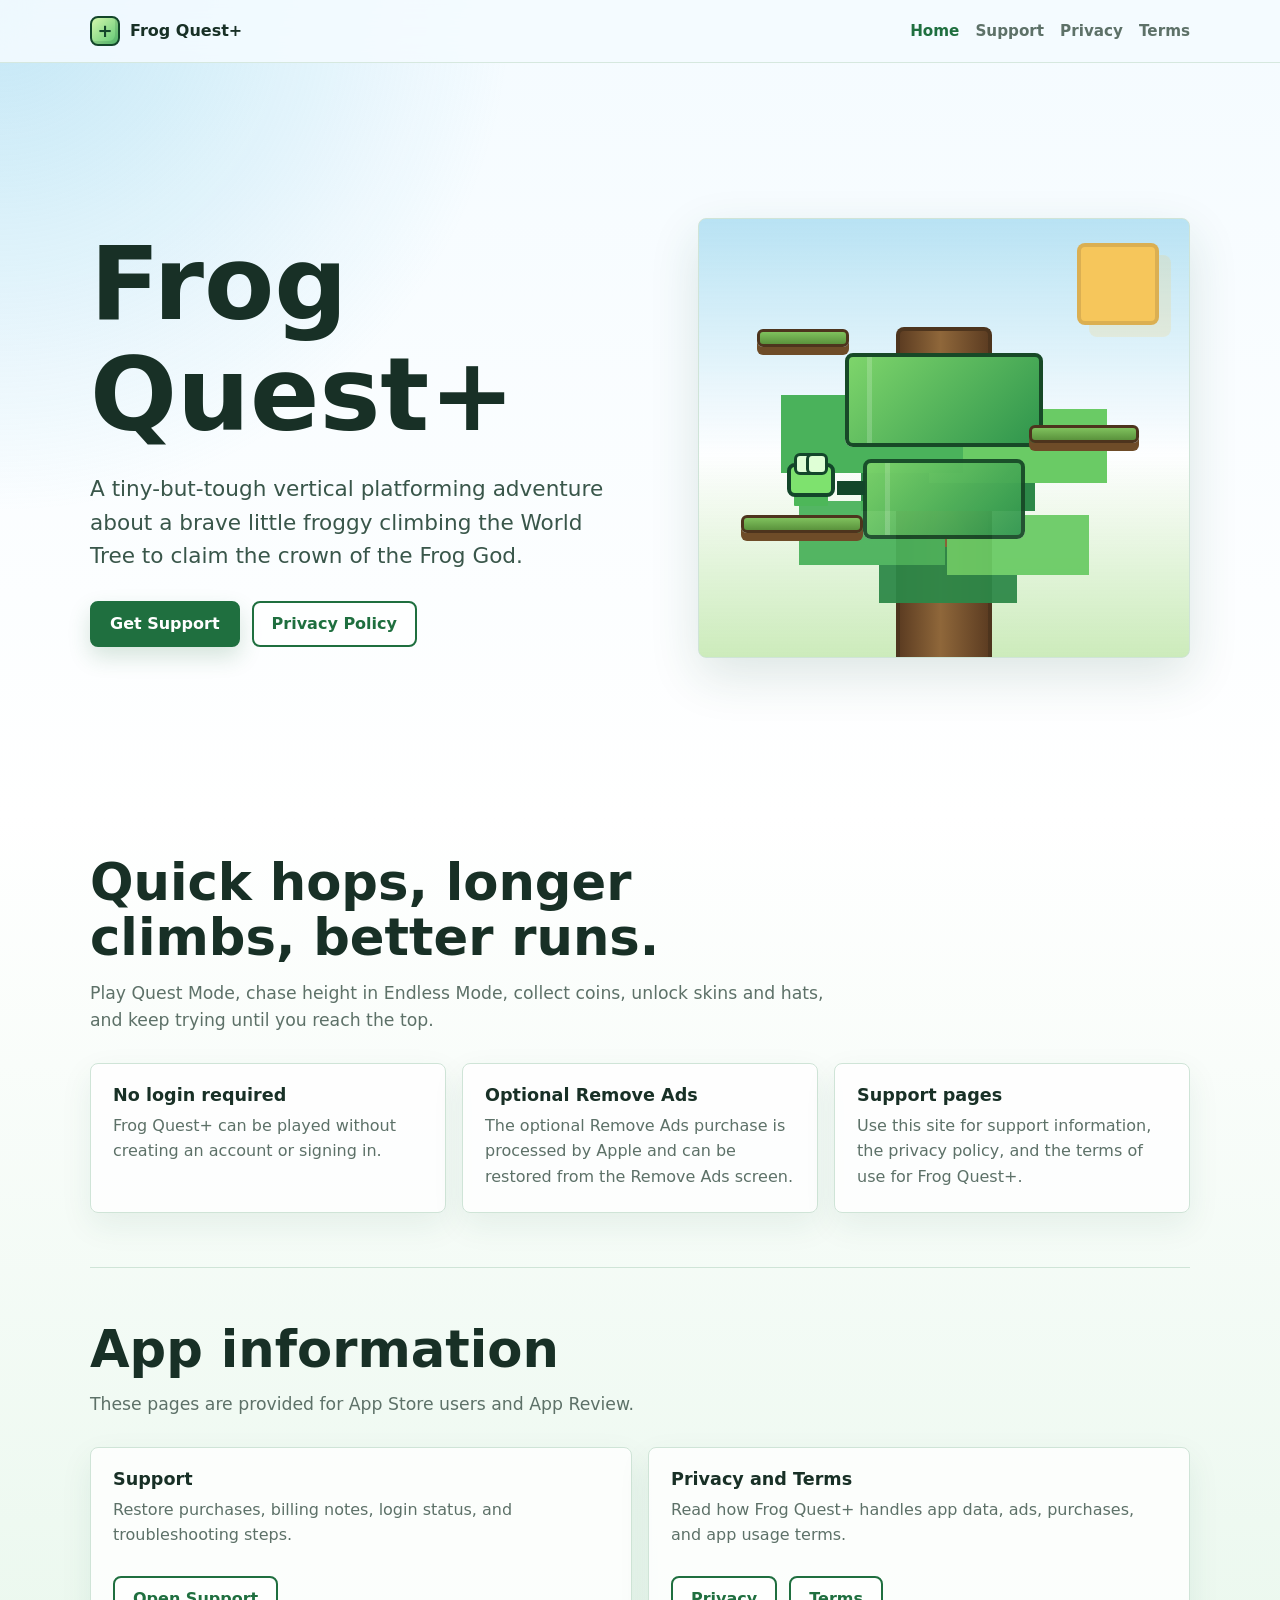
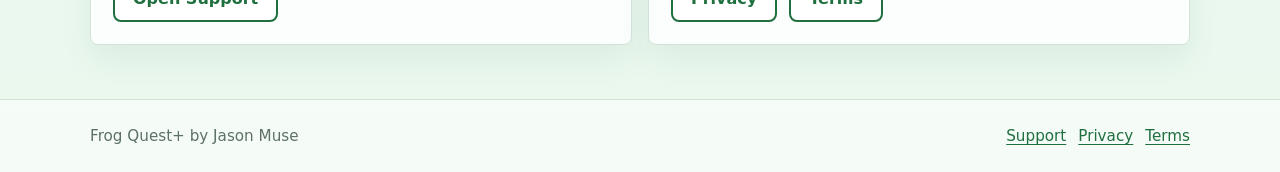
==== index.html @ 597c9a6f "Add Frog Quest support site" ====
<!doctype html>
<html lang="en">
  <head>
    <meta charset="utf-8">
    <meta name="viewport" content="width=device-width, initial-scale=1">
    <title>Frog Quest+ by Jason Muse</title>
    <meta name="description" content="Frog Quest+ support, privacy policy, and terms of use for the iOS game by Jason Muse.">
    <link rel="stylesheet" href="styles.css">
  </head>
  <body>
    <header class="site-header">
      <nav class="nav" aria-label="Main navigation">
        <a class="brand" href="index.html">
          <span class="brand-mark" aria-hidden="true">+</span>
          <span>Frog Quest+</span>
        </a>
        <div class="nav-links">
          <a href="index.html" aria-current="page">Home</a>
          <a href="support.html">Support</a>
          <a href="privacy_policy.html">Privacy</a>
          <a href="terms_of_use.html">Terms</a>
        </div>
      </nav>
    </header>

    <main>
      <section class="hero" aria-labelledby="home-title">
        <div class="hero-copy">
          <h1 id="home-title">Frog Quest+</h1>
          <p class="lead">A tiny-but-tough vertical platforming adventure about a brave little froggy climbing the World Tree to claim the crown of the Frog God.</p>
          <div class="hero-actions" aria-label="Primary links">
            <a class="button" href="support.html">Get Support</a>
            <a class="button secondary" href="privacy_policy.html">Privacy Policy</a>
          </div>
        </div>

        <div class="pixel-scene" role="img" aria-label="Pixel art style frog climbing branches on the World Tree">
          <div class="tree"></div>
          <div class="platform one"></div>
          <div class="platform two"></div>
          <div class="platform three"></div>
          <div class="frog"></div>
        </div>
      </section>

      <section class="section" aria-labelledby="about-title">
        <div class="section-header">
          <h2 id="about-title">Quick hops, longer climbs, better runs.</h2>
          <p>Play Quest Mode, chase height in Endless Mode, collect coins, unlock skins and hats, and keep trying until you reach the top.</p>
        </div>
        <div class="grid">
          <article class="card">
            <h3>No login required</h3>
            <p>Frog Quest+ can be played without creating an account or signing in.</p>
          </article>
          <article class="card">
            <h3>Optional Remove Ads</h3>
            <p>The optional Remove Ads purchase is processed by Apple and can be restored from the Remove Ads screen.</p>
          </article>
          <article class="card">
            <h3>Support pages</h3>
            <p>Use this site for support information, the privacy policy, and the terms of use for Frog Quest+.</p>
          </article>
        </div>
      </section>

      <section class="section" aria-labelledby="links-title">
        <div class="section-header">
          <h2 id="links-title">App information</h2>
          <p>These pages are provided for App Store users and App Review.</p>
        </div>
        <div class="grid two">
          <article class="card">
            <h3>Support</h3>
            <p>Restore purchases, billing notes, login status, and troubleshooting steps.</p>
            <div class="link-row">
              <a class="button secondary" href="support.html">Open Support</a>
            </div>
          </article>
          <article class="card">
            <h3>Privacy and Terms</h3>
            <p>Read how Frog Quest+ handles app data, ads, purchases, and app usage terms.</p>
            <div class="link-row">
              <a class="button secondary" href="privacy_policy.html">Privacy</a>
              <a class="button secondary" href="terms_of_use.html">Terms</a>
            </div>
          </article>
        </div>
      </section>
    </main>

    <footer class="site-footer">
      <div class="footer-inner">
        <span>Frog Quest+ by Jason Muse</span>
        <div class="footer-links">
          <a href="support.html">Support</a>
          <a href="privacy_policy.html">Privacy</a>
          <a href="terms_of_use.html">Terms</a>
        </div>
      </div>
    </footer>
  </body>
</html>
---- styles.css ----
:root {
  color-scheme: light;
  --bg: #f4fbff;
  --bg-2: #e8f7ec;
  --surface: #ffffff;
  --surface-soft: #f7fbf4;
  --ink: #183026;
  --muted: #5d7168;
  --line: #cfe4d7;
  --leaf: #3e9f5c;
  --leaf-dark: #1f6f3f;
  --sky: #74c7e7;
  --sun: #f6c65b;
  --mud: #7a5a35;
  --shadow: 0 18px 50px rgba(30, 84, 66, 0.14);
}

* {
  box-sizing: border-box;
}

html {
  min-height: 100%;
  background: var(--bg);
}

body {
  margin: 0;
  min-height: 100%;
  font-family: ui-sans-serif, system-ui, -apple-system, BlinkMacSystemFont, "Segoe UI", sans-serif;
  line-height: 1.6;
  color: var(--ink);
  overflow-x: hidden;
  background:
    radial-gradient(circle at top left, rgba(116, 199, 231, 0.38), transparent 32rem),
    linear-gradient(180deg, var(--bg) 0%, var(--surface) 46%, var(--bg-2) 100%);
}

a {
  color: var(--leaf-dark);
  text-decoration-thickness: 0.08em;
  text-underline-offset: 0.18em;
}

a:hover {
  color: #124d2b;
}

.site-header {
  position: sticky;
  top: 0;
  z-index: 10;
  border-bottom: 1px solid rgba(207, 228, 215, 0.8);
  background: rgba(244, 251, 255, 0.88);
  backdrop-filter: blur(16px);
}

.nav {
  width: calc(100% - 32px);
  max-width: 1100px;
  margin: 0 auto;
  display: flex;
  align-items: center;
  justify-content: space-between;
  gap: 20px;
  padding: 16px 0;
}

.brand {
  display: inline-flex;
  align-items: center;
  gap: 10px;
  min-width: max-content;
  color: var(--ink);
  font-weight: 800;
  text-decoration: none;
}

.brand-mark {
  width: 30px;
  height: 30px;
  display: inline-grid;
  place-items: center;
  border: 2px solid #13462a;
  border-radius: 8px;
  color: #13462a;
  background: linear-gradient(135deg, #d3f7ac, #5dc773);
  box-shadow: inset -3px -3px 0 rgba(19, 70, 42, 0.14);
  font-size: 18px;
  line-height: 1;
}

.nav-links {
  display: flex;
  flex-wrap: wrap;
  align-items: center;
  justify-content: flex-end;
  gap: 8px 16px;
}

.nav-links a {
  color: var(--muted);
  font-size: 0.95rem;
  font-weight: 700;
  text-decoration: none;
}

.nav-links a[aria-current="page"],
.nav-links a:hover {
  color: var(--leaf-dark);
}

main {
  width: calc(100% - 32px);
  max-width: 1100px;
  margin: 0 auto;
}

.hero {
  min-height: clamp(520px, 82vh, 760px);
  display: grid;
  grid-template-columns: minmax(0, 1.04fr) minmax(280px, 0.96fr);
  align-items: center;
  gap: clamp(28px, 6vw, 74px);
  padding: 54px 0 42px;
}

.hero-copy {
  max-width: 660px;
  min-width: 0;
}

h1,
h2,
h3 {
  line-height: 1.08;
  margin: 0;
  letter-spacing: 0;
  overflow-wrap: break-word;
}

h1 {
  font-size: clamp(3rem, 8vw, 6.9rem);
  font-weight: 900;
}

h2 {
  font-size: clamp(1.9rem, 4vw, 3.35rem);
  font-weight: 850;
}

h3 {
  font-size: 1.1rem;
  font-weight: 850;
}

p {
  margin: 0;
  overflow-wrap: break-word;
}

.lead {
  margin-top: 22px;
  max-width: 590px;
  color: #39564a;
  font-size: clamp(1.12rem, 2vw, 1.35rem);
  line-height: 1.55;
}

.hero-actions,
.link-row {
  display: flex;
  flex-wrap: wrap;
  gap: 12px;
  margin-top: 28px;
}

.button {
  display: inline-flex;
  align-items: center;
  justify-content: center;
  min-height: 46px;
  padding: 12px 18px;
  border: 2px solid var(--leaf-dark);
  border-radius: 8px;
  background: var(--leaf-dark);
  color: #ffffff;
  font-weight: 850;
  line-height: 1;
  text-decoration: none;
  box-shadow: 0 10px 22px rgba(31, 111, 63, 0.18);
}

.button.secondary {
  background: rgba(255, 255, 255, 0.78);
  color: var(--leaf-dark);
  box-shadow: none;
}

.button:hover {
  transform: translateY(-1px);
  color: #ffffff;
}

.button.secondary:hover {
  color: var(--leaf-dark);
}

.pixel-scene {
  position: relative;
  width: 100%;
  min-width: 0;
  min-height: 440px;
  border: 1px solid var(--line);
  border-radius: 8px;
  overflow: hidden;
  background:
    linear-gradient(180deg, rgba(116, 199, 231, 0.48) 0%, rgba(255, 255, 255, 0.64) 54%, rgba(196, 232, 176, 0.86) 100%);
  box-shadow: var(--shadow);
  isolation: isolate;
}

.pixel-scene::before {
  content: "";
  position: absolute;
  inset: 24px 30px auto auto;
  width: 74px;
  height: 74px;
  background: var(--sun);
  border: 4px solid rgba(122, 90, 53, 0.22);
  border-radius: 8px;
  box-shadow: 12px 12px 0 rgba(246, 198, 91, 0.18);
}

.tree {
  position: absolute;
  left: 50%;
  bottom: -18px;
  width: 96px;
  height: 348px;
  transform: translateX(-50%);
  background: linear-gradient(90deg, #5d3d22, #8f673a 46%, #5d3d22);
  border: 4px solid #4d341d;
  border-bottom: 0;
  border-radius: 8px 8px 0 0;
}

.tree::before,
.tree::after {
  content: "";
  position: absolute;
  left: 50%;
  width: 190px;
  height: 86px;
  transform: translateX(-50%);
  border: 4px solid #174927;
  border-radius: 8px;
  background:
    linear-gradient(90deg, transparent 0 18px, rgba(255, 255, 255, 0.18) 18px 23px, transparent 23px),
    linear-gradient(135deg, #7ed56b, #2f954d);
  box-shadow:
    -72px 34px 0 -8px #4ab25b,
    74px 46px 0 -10px #6acb65,
    4px 76px 0 -12px #2d8848;
}

.tree::before {
  top: 22px;
}

.tree::after {
  top: 128px;
  width: 154px;
  height: 72px;
  opacity: 0.94;
}

.platform {
  position: absolute;
  height: 18px;
  border: 3px solid #4d341d;
  border-radius: 6px;
  background: linear-gradient(180deg, #7fc15d, #5a923c);
  box-shadow: 0 8px 0 #6e4c28;
}

.platform.one {
  width: 122px;
  left: 42px;
  bottom: 124px;
}

.platform.two {
  width: 110px;
  right: 50px;
  bottom: 214px;
}

.platform.three {
  width: 92px;
  left: 58px;
  top: 110px;
}

.frog {
  position: absolute;
  left: 88px;
  bottom: 160px;
  width: 48px;
  height: 34px;
  border: 4px solid #13462a;
  border-radius: 8px;
  background: #7ee26e;
  box-shadow:
    0 16px 0 -7px #4db759,
    40px 8px 0 -10px #13462a;
}

.frog::before,
.frog::after {
  content: "";
  position: absolute;
  top: -14px;
  width: 16px;
  height: 16px;
  border: 3px solid #13462a;
  border-radius: 6px;
  background: #dfffd6;
}

.frog::before {
  left: 3px;
}

.frog::after {
  right: 3px;
}

.section {
  padding: 54px 0;
}

.section + .section {
  border-top: 1px solid var(--line);
}

.section-header {
  max-width: 760px;
  min-width: 0;
  margin-bottom: 28px;
}

.section-header p {
  margin-top: 14px;
  color: var(--muted);
  font-size: 1.08rem;
}

.grid {
  display: grid;
  grid-template-columns: repeat(3, minmax(0, 1fr));
  gap: 16px;
  min-width: 0;
}

.grid.two {
  grid-template-columns: repeat(2, minmax(0, 1fr));
}

.card,
.info-block {
  min-width: 0;
  border: 1px solid var(--line);
  border-radius: 8px;
  background: rgba(255, 255, 255, 0.82);
  box-shadow: 0 12px 32px rgba(30, 84, 66, 0.08);
}

.card {
  padding: 22px;
}

.card p,
.info-block p,
li {
  color: var(--muted);
  overflow-wrap: break-word;
}

.card p {
  margin-top: 8px;
}

.info-block {
  padding: clamp(22px, 4vw, 34px);
}

.info-block + .info-block {
  margin-top: 16px;
}

.content-page {
  max-width: 880px;
  padding: 54px 0 74px;
}

.page-title {
  margin-bottom: 26px;
}

.page-title p {
  margin-top: 16px;
  color: #39564a;
  font-size: 1.16rem;
}

.document {
  display: grid;
  gap: 18px;
  min-width: 0;
}

.document h2 {
  font-size: clamp(1.45rem, 3vw, 2.1rem);
}

.document h3 {
  margin-top: 10px;
}

ul,
ol {
  margin: 14px 0 0;
  padding-left: 1.2rem;
}

li + li {
  margin-top: 8px;
}

.meta {
  color: var(--muted);
  font-size: 0.95rem;
}

.site-footer {
  border-top: 1px solid var(--line);
  background: rgba(255, 255, 255, 0.58);
}

.footer-inner {
  width: calc(100% - 32px);
  max-width: 1100px;
  margin: 0 auto;
  display: flex;
  flex-wrap: wrap;
  align-items: center;
  justify-content: space-between;
  gap: 12px 20px;
  padding: 24px 0;
  color: var(--muted);
  font-size: 0.95rem;
}

.footer-links {
  display: flex;
  flex-wrap: wrap;
  gap: 12px;
}

@media (max-width: 820px) {
  .site-header {
    position: static;
  }

  .nav {
    align-items: flex-start;
    flex-direction: column;
  }

  .nav-links {
    justify-content: flex-start;
  }

  .hero {
    min-height: auto;
    grid-template-columns: 1fr;
    padding: 42px 0 26px;
  }

  .pixel-scene {
    min-height: 360px;
  }

  .grid,
  .grid.two {
    grid-template-columns: 1fr;
  }
}

@media (max-width: 520px) {
  main,
  .nav,
  .footer-inner {
    width: calc(100% - 22px);
    max-width: 1100px;
  }

  .nav-links {
    gap: 6px 12px;
  }

  .button {
    width: 100%;
  }

  .pixel-scene {
    min-height: 300px;
  }

  .tree {
    height: 282px;
  }
}
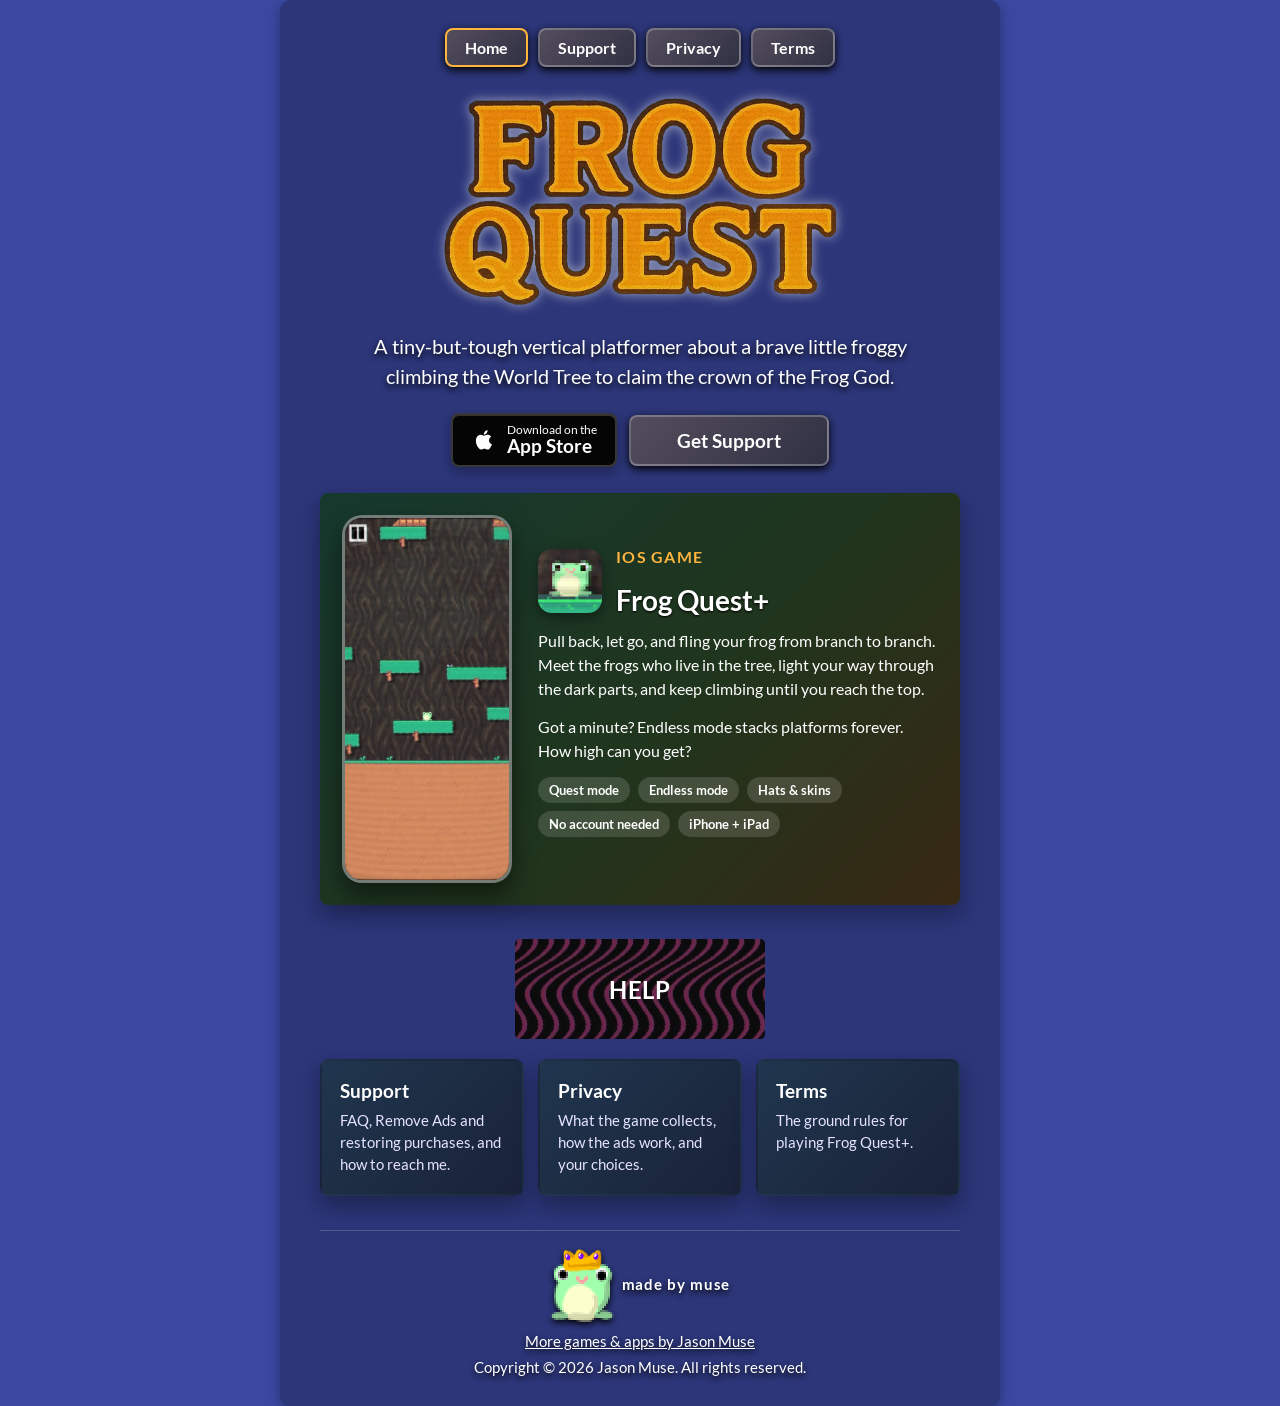
==== commit 0305d746: "Restyle the site like jasonmuse.github.io; real contact + fuller FAQ - Same look as the portfolio: r" ====
--- a/index.html
+++ b/index.html
@@ -1,103 +1,131 @@
 <!doctype html>
 <html lang="en">
-  <head>
-    <meta charset="utf-8">
-    <meta name="viewport" content="width=device-width, initial-scale=1">
-    <title>Frog Quest+ by Jason Muse</title>
-    <meta name="description" content="Frog Quest+ support, privacy policy, and terms of use for the iOS game by Jason Muse.">
-    <link rel="stylesheet" href="styles.css">
-  </head>
-  <body>
-    <header class="site-header">
-      <nav class="nav" aria-label="Main navigation">
-        <a class="brand" href="index.html">
-          <span class="brand-mark" aria-hidden="true">+</span>
-          <span>Frog Quest+</span>
-        </a>
-        <div class="nav-links">
-          <a href="index.html" aria-current="page">Home</a>
-          <a href="support.html">Support</a>
-          <a href="privacy_policy.html">Privacy</a>
-          <a href="terms_of_use.html">Terms</a>
-        </div>
-      </nav>
-    </header>
+<!-- Hello! You found the secret note in this HTML too. Ribbit :] -->
 
-    <main>
-      <section class="hero" aria-labelledby="home-title">
-        <div class="hero-copy">
-          <h1 id="home-title">Frog Quest+</h1>
-          <p class="lead">A tiny-but-tough vertical platforming adventure about a brave little froggy climbing the World Tree to claim the crown of the Frog God.</p>
-          <div class="hero-actions" aria-label="Primary links">
-            <a class="button" href="support.html">Get Support</a>
-            <a class="button secondary" href="privacy_policy.html">Privacy Policy</a>
-          </div>
-        </div>
+<head>
+	<meta charset="utf-8">
+	<meta name="viewport" content="width=device-width, initial-scale=1">
+	<title>Frog Quest+ by Jason Muse</title>
+	<meta name="description" content="Frog Quest+ is a tiny-but-tough vertical platformer for iPhone and iPad by Jason Muse. Support, privacy policy, and terms of use.">
+	<meta name="author" content="Jason Muse">
+	<meta name="theme-color" content="#373593">
+	<link rel="canonical" href="https://jasonmuse.github.io/frog-quest-support/">
+	<meta property="og:type" content="website">
+	<meta property="og:title" content="Frog Quest+ by Jason Muse">
+	<meta property="og:description" content="Fling a brave little frog up the World Tree to claim the crown of the Frog God.">
+	<meta property="og:url" content="https://jasonmuse.github.io/frog-quest-support/">
+	<meta property="og:image" content="https://jasonmuse.github.io/frog-quest-support/images/app-frog-quest-icon.jpg">
+	<link rel="icon" href="images/froggy.png">
+	<link rel="apple-touch-icon" href="images/app-frog-quest-icon.jpg">
+	<link rel="preload" href="fonts/lato-v24-latin-regular.woff2" as="font" type="font/woff2" crossorigin>
+	<link rel="stylesheet" href="styles.css">
 
-        <div class="pixel-scene" role="img" aria-label="Pixel art style frog climbing branches on the World Tree">
-          <div class="tree"></div>
-          <div class="platform one"></div>
-          <div class="platform two"></div>
-          <div class="platform three"></div>
-          <div class="frog"></div>
-        </div>
-      </section>
+	<script>
+		// Same trick as my main site: a new sky color on every load.
+		// Refresh the page and see if you get a different color ;]
+		const startColor = { r: 55, g: 53, b: 147 }; // Purple #373593
+		const endColor = { r: 60, g: 86, b: 171 }; // Blue #3C56AB
 
-      <section class="section" aria-labelledby="about-title">
-        <div class="section-header">
-          <h2 id="about-title">Quick hops, longer climbs, better runs.</h2>
-          <p>Play Quest Mode, chase height in Endless Mode, collect coins, unlock skins and hats, and keep trying until you reach the top.</p>
-        </div>
-        <div class="grid">
-          <article class="card">
-            <h3>No login required</h3>
-            <p>Frog Quest+ can be played without creating an account or signing in.</p>
-          </article>
-          <article class="card">
-            <h3>Optional Remove Ads</h3>
-            <p>The optional Remove Ads purchase is processed by Apple and can be restored from the Remove Ads screen.</p>
-          </article>
-          <article class="card">
-            <h3>Support pages</h3>
-            <p>Use this site for support information, the privacy policy, and the terms of use for Frog Quest+.</p>
-          </article>
-        </div>
-      </section>
+		function randomColor(start, end) {
+			const factor = Math.random();
+			const r = Math.round(start.r + factor * (end.r - start.r));
+			const g = Math.round(start.g + factor * (end.g - start.g));
+			const b = Math.round(start.b + factor * (end.b - start.b));
+			return `rgb(${r}, ${g}, ${b})`;
+		}
 
-      <section class="section" aria-labelledby="links-title">
-        <div class="section-header">
-          <h2 id="links-title">App information</h2>
-          <p>These pages are provided for App Store users and App Review.</p>
-        </div>
-        <div class="grid two">
-          <article class="card">
-            <h3>Support</h3>
-            <p>Restore purchases, billing notes, login status, and troubleshooting steps.</p>
-            <div class="link-row">
-              <a class="button secondary" href="support.html">Open Support</a>
-            </div>
-          </article>
-          <article class="card">
-            <h3>Privacy and Terms</h3>
-            <p>Read how Frog Quest+ handles app data, ads, purchases, and app usage terms.</p>
-            <div class="link-row">
-              <a class="button secondary" href="privacy_policy.html">Privacy</a>
-              <a class="button secondary" href="terms_of_use.html">Terms</a>
-            </div>
-          </article>
-        </div>
-      </section>
-    </main>
+		document.addEventListener("DOMContentLoaded", () => {
+			document.body.style.backgroundColor = randomColor(startColor, endColor);
+		});
+	</script>
+</head>
 
-    <footer class="site-footer">
-      <div class="footer-inner">
-        <span>Frog Quest+ by Jason Muse</span>
-        <div class="footer-links">
-          <a href="support.html">Support</a>
-          <a href="privacy_policy.html">Privacy</a>
-          <a href="terms_of_use.html">Terms</a>
-        </div>
-      </div>
-    </footer>
-  </body>
+<body>
+	<div id="main-container">
+		<main>
+			<nav class="top-nav" aria-label="Frog Quest+ pages">
+				<a class="pill" href="index.html" aria-current="page">Home</a>
+				<a class="pill" href="support.html">Support</a>
+				<a class="pill" href="privacy_policy.html">Privacy</a>
+				<a class="pill" href="terms_of_use.html">Terms</a>
+			</nav>
+
+			<div class="art">
+				<img src="images/frog-quest-title.webp" alt="Frog Quest" width="750" height="375" fetchpriority="high">
+			</div>
+
+			<div class="text">
+				<span>A tiny-but-tough vertical platformer about a brave little froggy climbing the World Tree to claim
+					the crown of the Frog God.</span>
+			</div>
+
+			<div class="button-row">
+				<a class="app-store-button" href="https://apps.apple.com/us/app/frog-quest/id6761079354" target="_blank"
+					rel="noopener noreferrer">
+					<svg viewBox="0 0 24 24" aria-hidden="true" focusable="false">
+						<path d="M16.6 12.2c0-2.2 1.8-3.2 1.9-3.3-1-1.5-2.6-1.7-3.2-1.7-1.4-.1-2.6.8-3.3.8-.7 0-1.8-.8-3-.8-1.5 0-2.9.9-3.7 2.2-1.6 2.8-.4 6.9 1.1 9.1.8 1.1 1.7 2.3 2.9 2.3 1.2 0 1.6-.7 3-.7s1.8.7 3 .7c1.3 0 2.1-1.1 2.8-2.2.9-1.3 1.2-2.5 1.2-2.6-.1-.1-2.7-1-2.7-3.8zM14.4 5.8c.6-.8 1-1.8.9-2.8-.9 0-2 .6-2.6 1.3-.6.7-1 1.8-.9 2.7 1 .1 2-.5 2.6-1.2z" />
+					</svg>
+					<span class="app-store-copy"><span>Download on the</span><strong>App Store</strong></span>
+				</a>
+				<a class="big-pill" href="support.html">Get Support</a>
+			</div>
+
+			<section class="showcase" aria-labelledby="about-heading">
+				<div class="phone-preview" aria-hidden="true">
+					<div class="screenshot-track">
+						<img src="images/app-frog-quest-preview.webp" alt="" width="460" height="996" decoding="async">
+						<img src="images/app-frog-quest-preview-2.webp" alt="" width="460" height="996" decoding="async">
+						<img src="images/app-frog-quest-preview-3.webp" alt="" width="460" height="996" decoding="async">
+						<img src="images/app-frog-quest-preview-4.webp" alt="" width="460" height="996" decoding="async">
+						<img src="images/app-frog-quest-preview.webp" alt="" width="460" height="996" decoding="async">
+					</div>
+				</div>
+				<div class="showcase-copy">
+					<div class="app-header">
+						<img class="app-icon" src="images/app-frog-quest-icon.jpg" alt="Frog Quest+ app icon" width="512"
+							height="512" loading="lazy" decoding="async">
+						<div>
+							<p class="app-label">iOS Game</p>
+							<h2 id="about-heading">Frog Quest+</h2>
+						</div>
+					</div>
+					<p>Pull back, let go, and fling your frog from branch to branch. Meet the frogs who live in the
+						tree, light your way through the dark parts, and keep climbing until you reach the top.</p>
+					<p>Got a minute? Endless mode stacks platforms forever. How high can you get?</p>
+					<ul class="tags" aria-label="Highlights">
+						<li>Quest mode</li>
+						<li>Endless mode</li>
+						<li>Hats &amp; skins</li>
+						<li>No account needed</li>
+						<li>iPhone + iPad</li>
+					</ul>
+				</div>
+			</section>
+
+			<h2 class="section-title">HELP</h2>
+			<div class="card-grid">
+				<a class="card" href="support.html">
+					<h3>Support</h3>
+					<p>FAQ, Remove Ads and restoring purchases, and how to reach me.</p>
+				</a>
+				<a class="card" href="privacy_policy.html">
+					<h3>Privacy</h3>
+					<p>What the game collects, how the ads work, and your choices.</p>
+				</a>
+				<a class="card" href="terms_of_use.html">
+					<h3>Terms</h3>
+					<p>The ground rules for playing Frog Quest+.</p>
+				</a>
+			</div>
+
+			<footer class="site-footer">
+				<span class="made-by"><img class="pixel" src="images/froggy-crowned.png" alt="" width="64" height="73">
+					made by muse</span><br>
+				<a href="https://jasonmuse.github.io/">More games &amp; apps by Jason Muse</a><br>
+				<span>Copyright &copy; 2026 Jason Muse. All rights reserved.</span>
+			</footer>
+		</main>
+	</div>
+</body>
+
 </html>
--- a/styles.css
+++ b/styles.css
@@ -1,524 +1,649 @@
+/* Frog Quest+ support site, same look as jasonmuse.github.io (Lato, the purple/blue sky, the squiggle titles) */
+
+@font-face {
+	font-display: swap;
+	font-family: 'Lato';
+	font-style: normal;
+	font-weight: 400;
+	src: url('fonts/lato-v24-latin-regular.woff2') format('woff2');
+}
+
+@font-face {
+	font-display: swap;
+	font-family: 'Lato';
+	font-style: italic;
+	font-weight: 400;
+	src: url('fonts/lato-v24-latin-italic.woff2') format('woff2');
+}
+
+@font-face {
+	font-display: swap;
+	font-family: 'Lato';
+	font-style: normal;
+	font-weight: 700;
+	src: url('fonts/lato-v24-latin-700.woff2') format('woff2');
+}
+
 :root {
-  color-scheme: light;
-  --bg: #f4fbff;
-  --bg-2: #e8f7ec;
-  --surface: #ffffff;
-  --surface-soft: #f7fbf4;
-  --ink: #183026;
-  --muted: #5d7168;
-  --line: #cfe4d7;
-  --leaf: #3e9f5c;
-  --leaf-dark: #1f6f3f;
-  --sky: #74c7e7;
-  --sun: #f6c65b;
-  --mud: #7a5a35;
-  --shadow: 0 18px 50px rgba(30, 84, 66, 0.14);
+	--sky: #373593;            /* each page's script picks a shade between this and #3C56AB on every load */
+	--panel: rgba(0, 0, 0, 0.25);
+	--ink: #ffffff;
+	--soft-ink: #e6e3ff;
+	--quest-orange: #ffb53d;   /* the FROG QUEST logo */
+	--frog-card: linear-gradient(135deg, #16392f 0%, #20351d 54%, #382814 100%);
+	--line: rgba(255, 255, 255, 0.18);
 }
 
 * {
-  box-sizing: border-box;
-}
-
-html {
-  min-height: 100%;
-  background: var(--bg);
+	box-sizing: border-box;
 }
 
 body {
-  margin: 0;
-  min-height: 100%;
-  font-family: ui-sans-serif, system-ui, -apple-system, BlinkMacSystemFont, "Segoe UI", sans-serif;
-  line-height: 1.6;
-  color: var(--ink);
-  overflow-x: hidden;
-  background:
-    radial-gradient(circle at top left, rgba(116, 199, 231, 0.38), transparent 32rem),
-    linear-gradient(180deg, var(--bg) 0%, var(--surface) 46%, var(--bg-2) 100%);
+	margin: 0;
+	padding: 0;
+	font-family: 'Lato', sans-serif;
+	color: var(--ink);
+	background-color: var(--sky);
+}
+
+img {
+	max-width: 100%;
+	height: auto;
 }
 
 a {
-  color: var(--leaf-dark);
-  text-decoration-thickness: 0.08em;
-  text-underline-offset: 0.18em;
-}
-
-a:hover {
-  color: #124d2b;
-}
-
-.site-header {
-  position: sticky;
-  top: 0;
-  z-index: 10;
-  border-bottom: 1px solid rgba(207, 228, 215, 0.8);
-  background: rgba(244, 251, 255, 0.88);
-  backdrop-filter: blur(16px);
-}
-
-.nav {
-  width: calc(100% - 32px);
-  max-width: 1100px;
-  margin: 0 auto;
-  display: flex;
-  align-items: center;
-  justify-content: space-between;
-  gap: 20px;
-  padding: 16px 0;
-}
-
-.brand {
-  display: inline-flex;
-  align-items: center;
-  gap: 10px;
-  min-width: max-content;
-  color: var(--ink);
-  font-weight: 800;
-  text-decoration: none;
-}
-
-.brand-mark {
-  width: 30px;
-  height: 30px;
-  display: inline-grid;
-  place-items: center;
-  border: 2px solid #13462a;
-  border-radius: 8px;
-  color: #13462a;
-  background: linear-gradient(135deg, #d3f7ac, #5dc773);
-  box-shadow: inset -3px -3px 0 rgba(19, 70, 42, 0.14);
-  font-size: 18px;
-  line-height: 1;
-}
-
-.nav-links {
-  display: flex;
-  flex-wrap: wrap;
-  align-items: center;
-  justify-content: flex-end;
-  gap: 8px 16px;
-}
-
-.nav-links a {
-  color: var(--muted);
-  font-size: 0.95rem;
-  font-weight: 700;
-  text-decoration: none;
-}
-
-.nav-links a[aria-current="page"],
-.nav-links a:hover {
-  color: var(--leaf-dark);
+	color: var(--quest-orange);
+}
+
+a:focus-visible,
+summary:focus-visible {
+	outline: 3px solid var(--quest-orange);
+	outline-offset: 3px;
+}
+
+.pixel {
+	image-rendering: pixelated;
+}
+
+/* ── Page frame ─────────────────────────────────────────── */
+
+#main-container {
+	width: 100%;
+	display: flex;
+	justify-content: center;
 }
 
 main {
-  width: calc(100% - 32px);
-  max-width: 1100px;
-  margin: 0 auto;
-}
-
-.hero {
-  min-height: clamp(520px, 82vh, 760px);
-  display: grid;
-  grid-template-columns: minmax(0, 1.04fr) minmax(280px, 0.96fr);
-  align-items: center;
-  gap: clamp(28px, 6vw, 74px);
-  padding: 54px 0 42px;
-}
-
-.hero-copy {
-  max-width: 660px;
-  min-width: 0;
-}
-
-h1,
-h2,
-h3 {
-  line-height: 1.08;
-  margin: 0;
-  letter-spacing: 0;
-  overflow-wrap: break-word;
-}
-
-h1 {
-  font-size: clamp(3rem, 8vw, 6.9rem);
-  font-weight: 900;
-}
-
-h2 {
-  font-size: clamp(1.9rem, 4vw, 3.35rem);
-  font-weight: 850;
-}
-
-h3 {
-  font-size: 1.1rem;
-  font-weight: 850;
-}
-
-p {
-  margin: 0;
-  overflow-wrap: break-word;
-}
-
-.lead {
-  margin-top: 22px;
-  max-width: 590px;
-  color: #39564a;
-  font-size: clamp(1.12rem, 2vw, 1.35rem);
-  line-height: 1.55;
-}
-
-.hero-actions,
-.link-row {
-  display: flex;
-  flex-wrap: wrap;
-  gap: 12px;
-  margin-top: 28px;
-}
-
-.button {
-  display: inline-flex;
-  align-items: center;
-  justify-content: center;
-  min-height: 46px;
-  padding: 12px 18px;
-  border: 2px solid var(--leaf-dark);
-  border-radius: 8px;
-  background: var(--leaf-dark);
-  color: #ffffff;
-  font-weight: 850;
-  line-height: 1;
-  text-decoration: none;
-  box-shadow: 0 10px 22px rgba(31, 111, 63, 0.18);
-}
-
-.button.secondary {
-  background: rgba(255, 255, 255, 0.78);
-  color: var(--leaf-dark);
-  box-shadow: none;
-}
-
-.button:hover {
-  transform: translateY(-1px);
-  color: #ffffff;
-}
-
-.button.secondary:hover {
-  color: var(--leaf-dark);
-}
-
-.pixel-scene {
-  position: relative;
-  width: 100%;
-  min-width: 0;
-  min-height: 440px;
-  border: 1px solid var(--line);
-  border-radius: 8px;
-  overflow: hidden;
-  background:
-    linear-gradient(180deg, rgba(116, 199, 231, 0.48) 0%, rgba(255, 255, 255, 0.64) 54%, rgba(196, 232, 176, 0.86) 100%);
-  box-shadow: var(--shadow);
-  isolation: isolate;
-}
-
-.pixel-scene::before {
-  content: "";
-  position: absolute;
-  inset: 24px 30px auto auto;
-  width: 74px;
-  height: 74px;
-  background: var(--sun);
-  border: 4px solid rgba(122, 90, 53, 0.22);
-  border-radius: 8px;
-  box-shadow: 12px 12px 0 rgba(246, 198, 91, 0.18);
-}
-
-.tree {
-  position: absolute;
-  left: 50%;
-  bottom: -18px;
-  width: 96px;
-  height: 348px;
-  transform: translateX(-50%);
-  background: linear-gradient(90deg, #5d3d22, #8f673a 46%, #5d3d22);
-  border: 4px solid #4d341d;
-  border-bottom: 0;
-  border-radius: 8px 8px 0 0;
-}
-
-.tree::before,
-.tree::after {
-  content: "";
-  position: absolute;
-  left: 50%;
-  width: 190px;
-  height: 86px;
-  transform: translateX(-50%);
-  border: 4px solid #174927;
-  border-radius: 8px;
-  background:
-    linear-gradient(90deg, transparent 0 18px, rgba(255, 255, 255, 0.18) 18px 23px, transparent 23px),
-    linear-gradient(135deg, #7ed56b, #2f954d);
-  box-shadow:
-    -72px 34px 0 -8px #4ab25b,
-    74px 46px 0 -10px #6acb65,
-    4px 76px 0 -12px #2d8848;
-}
-
-.tree::before {
-  top: 22px;
-}
-
-.tree::after {
-  top: 128px;
-  width: 154px;
-  height: 72px;
-  opacity: 0.94;
-}
-
-.platform {
-  position: absolute;
-  height: 18px;
-  border: 3px solid #4d341d;
-  border-radius: 6px;
-  background: linear-gradient(180deg, #7fc15d, #5a923c);
-  box-shadow: 0 8px 0 #6e4c28;
-}
-
-.platform.one {
-  width: 122px;
-  left: 42px;
-  bottom: 124px;
-}
-
-.platform.two {
-  width: 110px;
-  right: 50px;
-  bottom: 214px;
-}
-
-.platform.three {
-  width: 92px;
-  left: 58px;
-  top: 110px;
-}
-
-.frog {
-  position: absolute;
-  left: 88px;
-  bottom: 160px;
-  width: 48px;
-  height: 34px;
-  border: 4px solid #13462a;
-  border-radius: 8px;
-  background: #7ee26e;
-  box-shadow:
-    0 16px 0 -7px #4db759,
-    40px 8px 0 -10px #13462a;
-}
-
-.frog::before,
-.frog::after {
-  content: "";
-  position: absolute;
-  top: -14px;
-  width: 16px;
-  height: 16px;
-  border: 3px solid #13462a;
-  border-radius: 6px;
-  background: #dfffd6;
-}
-
-.frog::before {
-  left: 3px;
-}
-
-.frog::after {
-  right: 3px;
-}
-
-.section {
-  padding: 54px 0;
-}
-
-.section + .section {
-  border-top: 1px solid var(--line);
-}
-
-.section-header {
-  max-width: 760px;
-  min-width: 0;
-  margin-bottom: 28px;
-}
-
-.section-header p {
-  margin-top: 14px;
-  color: var(--muted);
-  font-size: 1.08rem;
-}
-
-.grid {
-  display: grid;
-  grid-template-columns: repeat(3, minmax(0, 1fr));
-  gap: 16px;
-  min-width: 0;
-}
-
-.grid.two {
-  grid-template-columns: repeat(2, minmax(0, 1fr));
-}
-
-.card,
-.info-block {
-  min-width: 0;
-  border: 1px solid var(--line);
-  border-radius: 8px;
-  background: rgba(255, 255, 255, 0.82);
-  box-shadow: 0 12px 32px rgba(30, 84, 66, 0.08);
+	width: 100%;
+	max-width: 720px;
+	background-color: var(--panel);
+	border-radius: 10px;
+	box-shadow: 0px 4px 12px rgba(0, 0, 0, 0.3);
+	padding: 28px 40px 0px 40px;
+}
+
+.text {
+	width: 95%;
+	margin: 2% auto 0;
+	font-size: 20px;
+	line-height: 1.5;
+	text-align: center;
+	filter: drop-shadow(0px 3px 3px #000000);
+}
+
+.small-text {
+	font-size: 15px;
+	line-height: 1.45;
+	color: var(--soft-ink);
+}
+
+/* ── Nav pills (the portfolio's resume buttons, smaller) ── */
+
+.top-nav {
+	display: flex;
+	flex-wrap: wrap;
+	justify-content: center;
+	gap: 10px;
+	margin: 0 auto 8px;
+}
+
+.pill,
+.big-pill {
+	display: inline-block;
+	padding: 8px 18px;
+	font-size: 16px;
+	font-weight: 700;
+	color: #ffffff;
+	text-align: center;
+	text-decoration: none;
+	background: linear-gradient(135deg, #544d5d, #303143);
+	border: 2px solid #ffffff44;
+	border-radius: 8px;
+	filter: drop-shadow(0px 3px 4px #000000);
+	transition: transform 0.25s ease, background 0.3s ease, border 0.3s ease;
+}
+
+.pill:hover,
+.big-pill:hover {
+	transform: scale(1.03);
+	background: linear-gradient(135deg, #4e4e4e, #2a2a2a);
+	border-color: #ffffffaa;
+}
+
+.pill[aria-current="page"] {
+	border-color: var(--quest-orange);
+}
+
+.big-pill {
+	padding: 12px 25px;
+	font-size: 19px;
+	min-width: 200px;
+}
+
+.big-pill.go {
+	background: linear-gradient(135deg, #2f6b3c, #1a3d22);
+}
+
+.big-pill.go:hover {
+	background: linear-gradient(135deg, #2a5c34, #14301b);
+}
+
+.button-row {
+	display: flex;
+	flex-wrap: wrap;
+	justify-content: center;
+	align-items: center;
+	gap: 12px;
+	margin: 22px auto;
+}
+
+/* ── Title art ──────────────────────────────────────────── */
+
+.art {
+	text-align: center;
+	margin: 18px auto 6px;
+}
+
+.art img {
+	width: 78%;
+	max-width: 460px;
+	filter: drop-shadow(0px 0px 6px rgba(255, 255, 255, 0.55));
+	animation: tilt 7s infinite alternate ease-in-out;
+	transform-origin: 50% 50%;
+}
+
+@keyframes tilt {
+	from { transform: rotate(-2deg); }
+	to   { transform: rotate(2deg); }
+}
+
+/* ── Squiggle section titles (straight from the portfolio) ── */
+
+.section-title {
+	position: relative;
+	width: 250px;
+	height: 100px;
+	margin: 34px auto 20px;
+	display: flex;
+	align-items: center;
+	justify-content: center;
+	text-align: center;
+	font-size: 24px;
+	font-weight: 700;
+	letter-spacing: 0.04em;
+	color: #ffffff;
+	border-radius: 5px;
+	overflow: hidden;
+	background-color: #171717;
+	transform: translateZ(0);
+	isolation: isolate;
+}
+
+.section-title::before {
+	content: "";
+	position: absolute;
+	inset: -2px;
+	background-image: url("images/earthboundbattlesquiggle-soft.webp");
+	background-size: cover;
+	background-position: center;
+	opacity: 0.5;
+	transform: scale(1.03);
+	z-index: -1;
+}
+
+.section-title.wide {
+	width: 320px;
+}
+
+h1.section-title {
+	margin-top: 22px;
+}
+
+/* ── App Store button + phone reel ─────────────────────── */
+
+.app-store-button {
+	display: inline-flex;
+	align-items: center;
+	gap: 10px;
+	padding: 9px 18px;
+	color: #ffffff;
+	text-decoration: none;
+	background: #050505;
+	border: 2px solid #ffffff33;
+	border-radius: 8px;
+	box-shadow: inset 0px 1px 0px rgba(255, 255, 255, 0.18), 0px 5px 12px rgba(0, 0, 0, 0.3);
+	transition: transform 0.25s ease, border 0.3s ease;
+}
+
+.app-store-button:hover {
+	transform: scale(1.03);
+	border-color: #ffffffaa;
+}
+
+.app-store-button svg {
+	width: 26px;
+	height: 26px;
+	fill: currentColor;
+}
+
+.app-store-copy {
+	display: flex;
+	flex-direction: column;
+	line-height: 1.05;
+	text-align: left;
+	font-size: 12px;
+}
+
+.app-store-copy strong {
+	font-size: 19px;
+}
+
+.showcase {
+	display: grid;
+	grid-template-columns: auto 1fr;
+	gap: 26px;
+	align-items: center;
+	margin: 26px auto 8px;
+	padding: 22px;
+	background: var(--frog-card);
+	border-radius: 8px;
+	box-shadow: 0px 10px 22px rgba(0, 0, 0, 0.32);
+}
+
+.phone-preview {
+	width: 170px;
+	aspect-ratio: 460 / 996;
+	overflow: hidden;
+	border: 3px solid rgba(255, 255, 255, 0.42);
+	border-radius: 20px;
+	background: rgba(0, 0, 0, 0.45);
+	box-shadow: 0px 12px 24px rgba(0, 0, 0, 0.5);
+}
+
+.screenshot-track {
+	display: flex;
+	width: 500%;
+	height: 100%;
+	animation: screenshot-reel 30s infinite;
+}
+
+.screenshot-track img {
+	display: block;
+	flex: 0 0 20%;
+	width: 20%;
+	height: 100%;
+	object-fit: cover;
+}
+
+@keyframes screenshot-reel {
+	0%, 16%   { transform: translateX(0); }
+	20%, 36%  { transform: translateX(-20%); }
+	40%, 56%  { transform: translateX(-40%); }
+	60%, 76%  { transform: translateX(-60%); }
+	80%, 100% { transform: translateX(-80%); }
+}
+
+.showcase-copy {
+	text-align: left;
+}
+
+.app-header {
+	display: flex;
+	align-items: center;
+	gap: 14px;
+	margin-bottom: 12px;
+}
+
+.app-icon {
+	width: 64px;
+	height: 64px;
+	border-radius: 14px;
+	box-shadow: 0px 5px 14px rgba(0, 0, 0, 0.4);
+}
+
+.app-label {
+	margin: 0;
+	font-size: 13px;
+	font-weight: 700;
+	letter-spacing: 0.08em;
+	text-transform: uppercase;
+	color: var(--quest-orange);
+}
+
+.app-header h2 {
+	margin: 2px 0 0;
+	font-size: 28px;
+	filter: drop-shadow(0px 1px 1px #000000);
+}
+
+.showcase-copy p {
+	margin: 0 0 14px;
+	font-size: 16px;
+	line-height: 1.5;
+}
+
+.tags {
+	display: flex;
+	flex-wrap: wrap;
+	gap: 8px;
+	margin: 0 0 16px;
+	padding: 0;
+	list-style: none;
+}
+
+.tags li {
+	padding: 5px 11px;
+	font-size: 13px;
+	font-weight: 700;
+	background: rgba(255, 255, 255, 0.14);
+	border-radius: 999px;
+}
+
+/* ── Cards ──────────────────────────────────────────────── */
+
+.card-grid {
+	display: grid;
+	grid-template-columns: repeat(3, 1fr);
+	gap: 14px;
+	margin: 0 auto 10px;
 }
 
 .card {
-  padding: 22px;
-}
-
-.card p,
-.info-block p,
-li {
-  color: var(--muted);
-  overflow-wrap: break-word;
+	display: flex;
+	flex-direction: column;
+	gap: 8px;
+	padding: 18px;
+	color: #ffffff;
+	text-decoration: none;
+	background: linear-gradient(135deg, #20364e 0%, #192238 100%);
+	border: 2px solid transparent;
+	border-radius: 9px;
+	box-shadow: 0 10px 22px rgba(0, 0, 0, 0.34);
+	transition: transform 0.25s ease, border 0.3s ease;
+}
+
+a.card:hover {
+	transform: translateY(-3px);
+	border-color: #ffffff55;
+}
+
+.card h3 {
+	margin: 0;
+	font-size: 19px;
 }
 
 .card p {
-  margin-top: 8px;
-}
-
-.info-block {
-  padding: clamp(22px, 4vw, 34px);
-}
-
-.info-block + .info-block {
-  margin-top: 16px;
-}
-
-.content-page {
-  max-width: 880px;
-  padding: 54px 0 74px;
-}
-
-.page-title {
-  margin-bottom: 26px;
-}
-
-.page-title p {
-  margin-top: 16px;
-  color: #39564a;
-  font-size: 1.16rem;
-}
+	margin: 0;
+	font-size: 15px;
+	line-height: 1.45;
+	color: var(--soft-ink);
+}
+
+.contact-card {
+	margin: 0 auto 10px;
+	padding: 24px;
+	text-align: center;
+	background: var(--frog-card);
+	border: 2px solid rgba(255, 181, 61, 0.55);
+	border-radius: 9px;
+	box-shadow: 0 10px 22px rgba(0, 0, 0, 0.34);
+}
+
+.contact-card h2 {
+	margin: 0 0 8px;
+	font-size: 26px;
+}
+
+.contact-card p {
+	margin: 0 auto 10px;
+	max-width: 520px;
+	font-size: 16px;
+	line-height: 1.5;
+}
+
+.contact-card .button-row {
+	margin: 16px auto 14px;
+}
+
+.contact-card ul {
+	display: inline-block;
+	margin: 4px auto 0;
+	padding-left: 20px;
+	text-align: left;
+	font-size: 15px;
+	line-height: 1.6;
+	color: var(--soft-ink);
+}
+
+/* ── FAQ ────────────────────────────────────────────────── */
+
+.faq details {
+	margin: 0 auto 10px;
+	background: rgba(0, 0, 0, 0.28);
+	border: 1px solid var(--line);
+	border-radius: 8px;
+	overflow: hidden;
+}
+
+.faq summary {
+	position: relative;
+	padding: 15px 46px 15px 18px;
+	font-size: 18px;
+	font-weight: 700;
+	cursor: pointer;
+	list-style: none;
+}
+
+.faq summary::-webkit-details-marker {
+	display: none;
+}
+
+.faq summary::after {
+	content: "+";
+	position: absolute;
+	right: 18px;
+	top: 50%;
+	transform: translateY(-50%);
+	font-size: 24px;
+	color: var(--quest-orange);
+}
+
+.faq details[open] summary::after {
+	content: "\2212";
+}
+
+.faq .answer {
+	padding: 0 18px 16px;
+	font-size: 16px;
+	line-height: 1.55;
+	color: var(--soft-ink);
+}
+
+.faq .answer p {
+	margin: 0 0 10px;
+}
+
+.faq .answer ol,
+.faq .answer ul {
+	margin: 0 0 10px;
+	padding-left: 22px;
+}
+
+.faq .answer .meta {
+	font-size: 13px;
+	opacity: 0.8;
+}
+
+/* ── Legal pages ────────────────────────────────────────── */
 
 .document {
-  display: grid;
-  gap: 18px;
-  min-width: 0;
+	margin: 0 auto 10px;
+	padding: 6px 24px 18px;
+	text-align: left;
+	background: rgba(0, 0, 0, 0.28);
+	border: 1px solid var(--line);
+	border-radius: 8px;
+}
+
+.document p,
+.document li {
+	font-size: 16px;
+	line-height: 1.6;
+	color: var(--soft-ink);
 }
 
 .document h2 {
-  font-size: clamp(1.45rem, 3vw, 2.1rem);
+	margin: 22px 0 8px;
+	font-size: 20px;
+	color: #ffffff;
+	filter: drop-shadow(0px 1px 1px #000000);
 }
 
 .document h3 {
-  margin-top: 10px;
-}
-
-ul,
-ol {
-  margin: 14px 0 0;
-  padding-left: 1.2rem;
-}
-
-li + li {
-  margin-top: 8px;
-}
-
-.meta {
-  color: var(--muted);
-  font-size: 0.95rem;
-}
+	margin: 16px 0 6px;
+	font-size: 17px;
+}
+
+.document .meta {
+	font-size: 14px;
+	opacity: 0.8;
+}
+
+.document .link-row {
+	display: flex;
+	flex-wrap: wrap;
+	gap: 10px;
+	margin-top: 16px;
+}
+
+.document .button {
+	display: inline-block;
+	padding: 7px 14px;
+	font-size: 15px;
+	font-weight: 700;
+	color: #ffffff;
+	text-decoration: none;
+	background: linear-gradient(135deg, #544d5d, #303143);
+	border: 2px solid #ffffff44;
+	border-radius: 8px;
+}
+
+.intro {
+	margin: 0 auto 14px;
+	text-align: center;
+	font-size: 16px;
+	line-height: 1.55;
+	color: var(--soft-ink);
+	filter: drop-shadow(0px 2px 2px #000000);
+}
+
+/* ── Footer ─────────────────────────────────────────────── */
 
 .site-footer {
-  border-top: 1px solid var(--line);
-  background: rgba(255, 255, 255, 0.58);
-}
-
-.footer-inner {
-  width: calc(100% - 32px);
-  max-width: 1100px;
-  margin: 0 auto;
-  display: flex;
-  flex-wrap: wrap;
-  align-items: center;
-  justify-content: space-between;
-  gap: 12px 20px;
-  padding: 24px 0;
-  color: var(--muted);
-  font-size: 0.95rem;
-}
-
-.footer-links {
-  display: flex;
-  flex-wrap: wrap;
-  gap: 12px;
-}
-
-@media (max-width: 820px) {
-  .site-header {
-    position: static;
-  }
-
-  .nav {
-    align-items: flex-start;
-    flex-direction: column;
-  }
-
-  .nav-links {
-    justify-content: flex-start;
-  }
-
-  .hero {
-    min-height: auto;
-    grid-template-columns: 1fr;
-    padding: 42px 0 26px;
-  }
-
-  .pixel-scene {
-    min-height: 360px;
-  }
-
-  .grid,
-  .grid.two {
-    grid-template-columns: 1fr;
-  }
-}
-
-@media (max-width: 520px) {
-  main,
-  .nav,
-  .footer-inner {
-    width: calc(100% - 22px);
-    max-width: 1100px;
-  }
-
-  .nav-links {
-    gap: 6px 12px;
-  }
-
-  .button {
-    width: 100%;
-  }
-
-  .pixel-scene {
-    min-height: 300px;
-  }
-
-  .tree {
-    height: 282px;
-  }
-}
+	margin-top: 34px;
+	padding: 18px 0 26px;
+	text-align: center;
+	font-size: 15px;
+	line-height: 1.7;
+	border-top: 1px solid var(--line);
+	filter: drop-shadow(0px 3px 3px #000000);
+}
+
+.site-footer a {
+	color: #ffffff;
+}
+
+.made-by {
+	display: inline-flex;
+	align-items: center;
+	gap: 8px;
+	font-weight: 700;
+	letter-spacing: 0.06em;
+}
+
+.made-by img {
+	width: 64px;            /* 1:1 with the sprite, so its pixels stay square */
+	height: 73px;
+	animation: hop 2.4s infinite;
+}
+
+@keyframes hop {
+	0%, 70%, 100% { transform: translateY(0); }
+	80%           { transform: translateY(-9px); }
+	90%           { transform: translateY(0); }
+}
+
+/* ── Small screens ──────────────────────────────────────── */
+
+@media (max-width: 640px) {
+	main {
+		padding: 22px 14px 0px 14px;
+		border-radius: 0;
+	}
+
+	.text {
+		font-size: 18px;
+	}
+
+	.top-nav {
+		gap: 7px;
+	}
+
+	.pill {
+		padding: 7px 11px;
+		font-size: 15px;
+	}
+
+	.section-title,
+	.section-title.wide {
+		width: 250px;
+		height: 56px;
+		font-size: 21px;
+	}
+
+	.showcase {
+		grid-template-columns: 1fr;
+		justify-items: center;
+		padding: 18px;
+	}
+
+	.phone-preview {
+		width: 150px;
+	}
+
+	.card-grid {
+		grid-template-columns: 1fr;
+	}
+
+	.document {
+		padding: 4px 16px 16px;
+	}
+}
+
+@media (prefers-reduced-motion: reduce) {
+	.art img,
+	.screenshot-track,
+	.made-by img {
+		animation: none;
+	}
+}
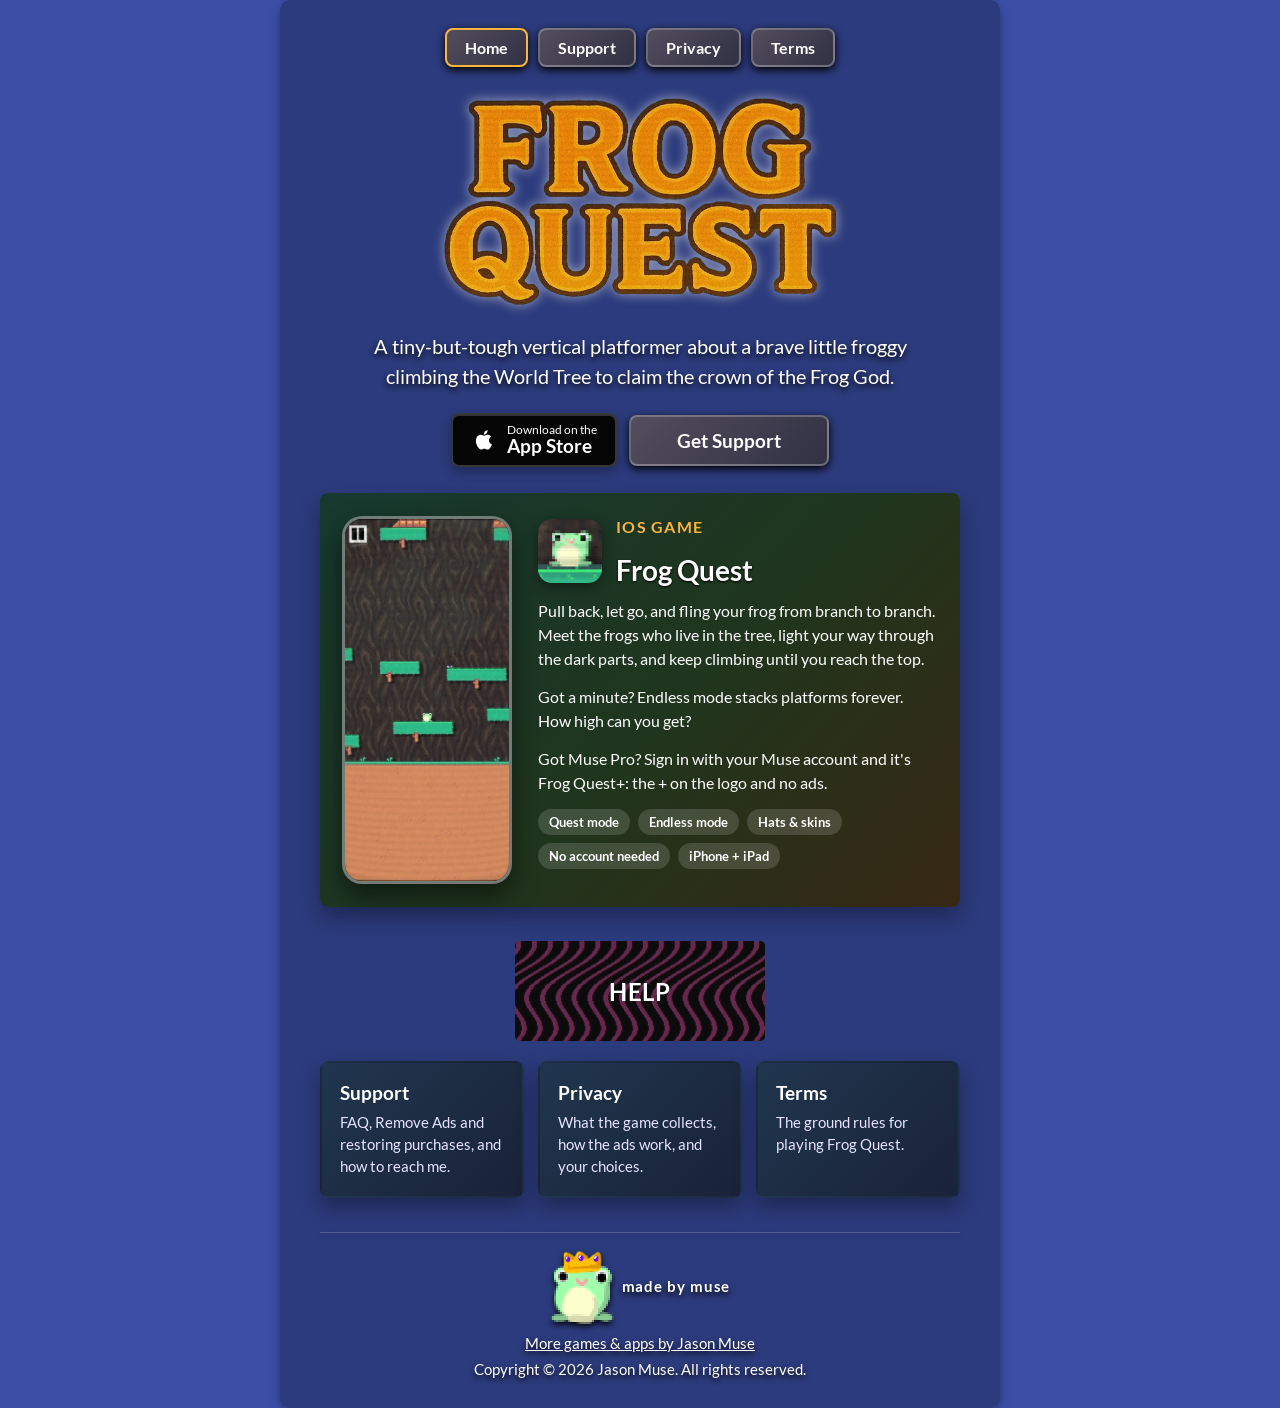
==== commit d037c92f: "Frog Quest (Frog Quest+ with Muse Pro); Muse account sign-in; the flies The app is Frog Quest on the" ====
--- a/index.html
+++ b/index.html
@@ -5,13 +5,13 @@
 <head>
 	<meta charset="utf-8">
 	<meta name="viewport" content="width=device-width, initial-scale=1">
-	<title>Frog Quest+ by Jason Muse</title>
-	<meta name="description" content="Frog Quest+ is a tiny-but-tough vertical platformer for iPhone and iPad by Jason Muse. Support, privacy policy, and terms of use.">
+	<title>Frog Quest by Jason Muse</title>
+	<meta name="description" content="Frog Quest is a tiny-but-tough vertical platformer for iPhone and iPad by Jason Muse. Support, privacy policy, and terms of use.">
 	<meta name="author" content="Jason Muse">
 	<meta name="theme-color" content="#373593">
 	<link rel="canonical" href="https://jasonmuse.github.io/frog-quest-support/">
 	<meta property="og:type" content="website">
-	<meta property="og:title" content="Frog Quest+ by Jason Muse">
+	<meta property="og:title" content="Frog Quest by Jason Muse">
 	<meta property="og:description" content="Fling a brave little frog up the World Tree to claim the crown of the Frog God.">
 	<meta property="og:url" content="https://jasonmuse.github.io/frog-quest-support/">
 	<meta property="og:image" content="https://jasonmuse.github.io/frog-quest-support/images/app-frog-quest-icon.jpg">
@@ -43,7 +43,7 @@
 <body>
 	<div id="main-container">
 		<main>
-			<nav class="top-nav" aria-label="Frog Quest+ pages">
+			<nav class="top-nav" aria-label="Frog Quest pages">
 				<a class="pill" href="index.html" aria-current="page">Home</a>
 				<a class="pill" href="support.html">Support</a>
 				<a class="pill" href="privacy_policy.html">Privacy</a>
@@ -82,16 +82,17 @@
 				</div>
 				<div class="showcase-copy">
 					<div class="app-header">
-						<img class="app-icon" src="images/app-frog-quest-icon.jpg" alt="Frog Quest+ app icon" width="512"
+						<img class="app-icon" src="images/app-frog-quest-icon.jpg" alt="Frog Quest app icon" width="512"
 							height="512" loading="lazy" decoding="async">
 						<div>
 							<p class="app-label">iOS Game</p>
-							<h2 id="about-heading">Frog Quest+</h2>
+							<h2 id="about-heading">Frog Quest</h2>
 						</div>
 					</div>
 					<p>Pull back, let go, and fling your frog from branch to branch. Meet the frogs who live in the
 						tree, light your way through the dark parts, and keep climbing until you reach the top.</p>
 					<p>Got a minute? Endless mode stacks platforms forever. How high can you get?</p>
+					<p>Got Muse Pro? Sign in with your Muse account and it's Frog Quest+: the + on the logo and no ads.</p>
 					<ul class="tags" aria-label="Highlights">
 						<li>Quest mode</li>
 						<li>Endless mode</li>
@@ -114,7 +115,7 @@
 				</a>
 				<a class="card" href="terms_of_use.html">
 					<h3>Terms</h3>
-					<p>The ground rules for playing Frog Quest+.</p>
+					<p>The ground rules for playing Frog Quest.</p>
 				</a>
 			</div>
 
